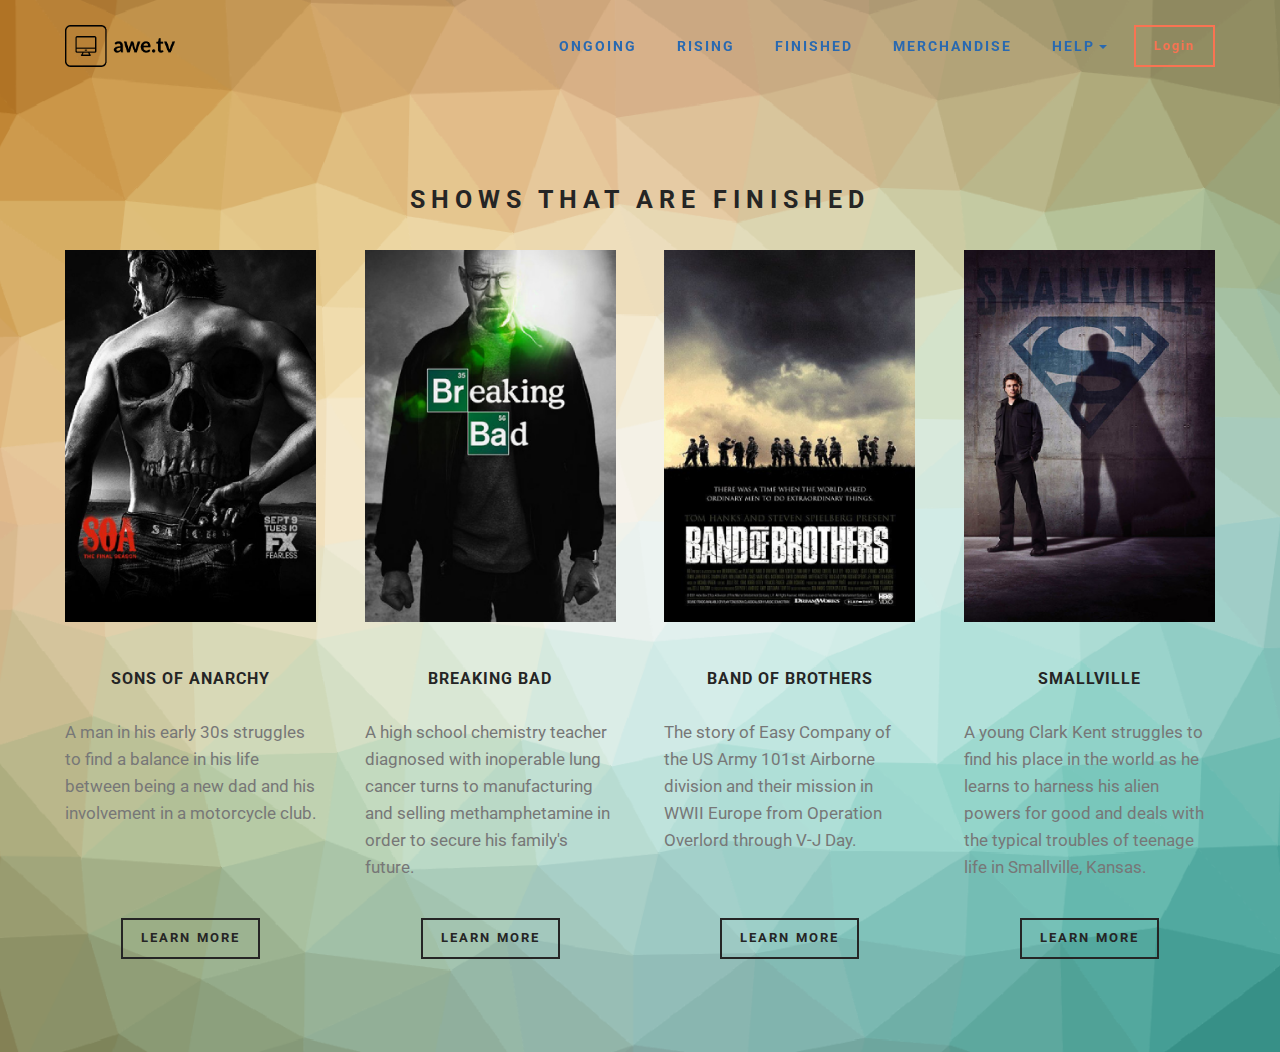
==== finished.html @ e92428f0 "create github pages" ====
<!DOCTYPE html>
<html>
<head>
  <!-- Site made with Mobirise Website Builder v3.12.1, https://mobirise.com -->
  <meta charset="UTF-8">
  <meta http-equiv="X-UA-Compatible" content="IE=edge">
  <meta name="generator" content="Mobirise v3.12.1, mobirise.com">
  <meta name="viewport" content="width=device-width, initial-scale=1">
  <link rel="shortcut icon" href="assets/images/logo.png" type="image/x-icon">
  <meta name="description" content="Website Creator Description">
  <title>Website Creator Title</title>
  <link rel="stylesheet" href="https://fonts.googleapis.com/css?family=Roboto:700,400&amp;subset=cyrillic,latin,greek,vietnamese">
  <link rel="stylesheet" href="assets/bootstrap/css/bootstrap.min.css">
  <link rel="stylesheet" href="assets/mobirise/css/style.css">
  <link rel="stylesheet" href="assets/dropdown-menu/style.css">
  <link rel="stylesheet" href="assets/mobirise/css/mbr-additional.css" type="text/css">
  
  
  
</head>
<body>
<section id="dropdown-menu-8">

    <nav class="navbar navbar-dropdown bg-color transparent navbar-fixed-top">

        <div class="container">

            <div class="navbar-brand">
                <a href="index.html" class="navbar-logo"><img src="assets/images/149546067647422-336x128.png"></a>
                <a class="text-white" href="https://mobirise.com"></a>
            </div>

            <button class="navbar-toggler pull-xs-right hidden-md-up" type="button" data-toggle="collapse" data-target="#exCollapsingNavbar">
                <div class="hamburger-icon"></div>
            </button>

            <ul class="nav-dropdown collapse pull-xs-right navbar-toggleable-sm nav navbar-nav" id="exCollapsingNavbar"><li class="nav-item"><a class="nav-link link" href="https://mobirise.com/" aria-expanded="false">ONGOING</a></li><li class="nav-item"><a class="nav-link link" href="https://mobirise.com/" aria-expanded="false">RISING</a></li><li class="nav-item"><a class="nav-link link" href="https://mobirise.com/" aria-expanded="false">FINISHED</a></li><li class="nav-item"><a class="nav-link link" href="https://mobirise.com/" aria-expanded="false">MERCHANDISE</a></li><li class="nav-item dropdown"><a class="nav-link link dropdown-toggle" data-toggle="dropdown-submenu" href="https://mobirise.com/" aria-expanded="false">HELP</a><div class="dropdown-menu"><a class="dropdown-item" href="http://forums.mobirise.com/">Forum</a><a class="dropdown-item" href="https://mobirise.com/">Tutorials</a><a class="dropdown-item" href="https://mobirise.com/">Contact us</a></div></li><li class="nav-item nav-btn"><a class="nav-link btn btn-danger-outline btn-danger" href="https://mobirise.com/">Login</a></li></ul>

        </div>

    </nav>

</section>

<section class="engine"><a rel="external" href="https://mobirise.com">https://mobirise.com/</a></section><section class="mbr-section mbr-section--relative mbr-section--fixed-size mbr-background mbr-after-navbar" id="features1-a" style="background-image: url(assets/images/pattern-2000x1125.png);">
    
    <div class="mbr-section__container mbr-section__container--std-top-padding mbr-section__container--sm-bot-padding mbr-section-title container" style="padding-top: 93px;">
        <div class="mbr-header mbr-header--center mbr-header--wysiwyg row">
            <div class="col-sm-8 col-sm-offset-2">
                <h3 class="mbr-header__text">SHOWS THAT ARE FINISHED</h3>
                
            </div>
        </div>
    </div>
    <div class="mbr-section__container container">
        <div class="mbr-section__row row">
            <div class="mbr-section__col col-xs-12 col-md-3 col-sm-6">
                <div class="mbr-section__container mbr-section__container--center mbr-section__container--middle">
                    <figure class="mbr-figure"><img src="assets/images/mv5bmteyodg2nzkwmdbeqtjeqwpwz15bbwu4mdqwodi3mzix-600x888.jpg" class="mbr-figure__img"></figure>
                </div>
                <div class="mbr-section__container mbr-section__container--middle">
                    <div class="mbr-header mbr-header--reduce mbr-header--center mbr-header--wysiwyg">
                        <h3 class="mbr-header__text">SONS OF ANARCHY</h3>
                    </div>
                </div>
                <div class="mbr-section__container mbr-section__container--middle">
                    <div class="mbr-article mbr-article--wysiwyg">
                        <p>A man in his early 30s struggles to find a balance in his life between being a new dad and his involvement in a motorcycle club.<br><br><br></p>
                    </div>
                </div>
                <div class="mbr-section__container mbr-section__container--last" style="padding-bottom: 93px;">
                    <div class="mbr-buttons mbr-buttons--center"><a href="https://mobirise.com" class="mbr-buttons__btn btn btn-wrap btn-xs-lg btn-default">LEARN MORE</a></div>
                </div>
            </div>
            <div class="mbr-section__col col-xs-12 col-md-3 col-sm-6">
                <div class="mbr-section__container mbr-section__container--center mbr-section__container--middle">
                    <figure class="mbr-figure"><img src="assets/images/mv5bzdnhnzhkndctotlmos00nwnmlweyodqtnwmxm2uzymjingmyxkeyxkfqcgdeqxvyntmxmjgxmza-v1-600x888.png" class="mbr-figure__img"></figure>
                </div>
                <div class="mbr-section__container mbr-section__container--middle">
                    <div class="mbr-header mbr-header--reduce mbr-header--center mbr-header--wysiwyg">
                        <h3 class="mbr-header__text">BREAKING BAD</h3>
                    </div>
                </div>
                <div class="mbr-section__container mbr-section__container--middle">
                    <div class="mbr-article mbr-article--wysiwyg">
                        <p>A high school chemistry teacher diagnosed with inoperable lung cancer turns to manufacturing and selling methamphetamine in order to secure his family's future.<br></p>
                    </div>
                </div>
                <div class="mbr-section__container mbr-section__container--last" style="padding-bottom: 93px;">
                    <div class="mbr-buttons mbr-buttons--center"><a href="https://mobirise.com" class="mbr-buttons__btn btn btn-wrap btn-xs-lg btn-default">LEARN MORE</a></div>
                </div>
            </div>
            <div class="clearfix visible-sm-block"></div>
            <div class="mbr-section__col col-xs-12 col-md-3 col-sm-6">
                <div class="mbr-section__container mbr-section__container--center mbr-section__container--middle">
                    <figure class="mbr-figure"><img src="assets/images/mv5bmti3odc2odc0m15bml5banbnxkftztywmjgznjc3-v1-600x888.png" class="mbr-figure__img"></figure>
                </div>
                <div class="mbr-section__container mbr-section__container--middle">
                    <div class="mbr-header mbr-header--reduce mbr-header--center mbr-header--wysiwyg">
                        <h3 class="mbr-header__text">BAND OF BROTHERS</h3>
                    </div>
                </div>
                <div class="mbr-section__container mbr-section__container--middle">
                    <div class="mbr-article mbr-article--wysiwyg">
                        <p>The story of Easy Company of the US Army 101st Airborne division and their mission in WWII Europe from Operation Overlord through V-J Day.<br><br></p>
                    </div>
                </div>
                <div class="mbr-section__container mbr-section__container--last" style="padding-bottom: 93px;">
                    <div class="mbr-buttons mbr-buttons--center"><a href="https://mobirise.com" class="mbr-buttons__btn btn btn-wrap btn-xs-lg btn-default">LEARN MORE</a></div>
                </div>
            </div>
            
            <div class="mbr-section__col col-xs-12 col-md-3 col-sm-6">
                <div class="mbr-section__container mbr-section__container--center mbr-section__container--middle">
                    <figure class="mbr-figure"><img src="assets/images/7d2daf1a164a72c89e349e8578ab0966-600x888.png" class="mbr-figure__img"></figure>
                </div>
                <div class="mbr-section__container mbr-section__container--middle">
                    <div class="mbr-header mbr-header--reduce mbr-header--center mbr-header--wysiwyg">
                        <h3 class="mbr-header__text">SMALLVILLE<br></h3>
                    </div>
                </div>
                <div class="mbr-section__container mbr-section__container--middle">
                    <div class="mbr-article mbr-article--wysiwyg">
                        <p>A young Clark Kent struggles to find his place in the world as he learns to harness his alien powers for good and deals with the typical troubles of teenage life in Smallville, Kansas.<br></p>
                    </div>
                </div>
                <div class="mbr-section__container mbr-section__container--last" style="padding-bottom: 93px;">
                    <div class="mbr-buttons mbr-buttons--center"><a href="https://mobirise.com" class="mbr-buttons__btn btn btn-wrap btn-xs-lg btn-default">LEARN MORE</a></div>
                </div>
            </div>
            
            
            
        </div>
    </div>
</section>


  <script src="assets/web/assets/jquery/jquery.min.js"></script>
  <script src="assets/bootstrap/js/bootstrap.min.js"></script>
  <script src="assets/smooth-scroll/smooth-scroll.js"></script>
  <script src="assets/mobirise/js/script.js"></script>
  <script src="assets/dropdown-menu/script.js"></script>
  
  
</body>
</html>
---- assets/mobirise/css/style.css ----
.is-builder .animated {
  -webkit-animation-name: none !important;
  animation-name: none !important;
}
html {
  position: relative;
  min-height: 100%;
}
.mbr-embedded-video {
  position: relative;
}
.mbr-background-video,
.mbr-background-video-preview {
  bottom: 0;
  left: 0;
  overflow: hidden;
  position: absolute;
  right: 0;
  top: 0;
}
.mbr-parallax-background,
.mbr-background {
  background-attachment: fixed !important;
  background-position: 50% 0;
  background-repeat: no-repeat;
  background-size: cover !important;
}
.mbr-hidden-scrollbar .mbr-parallax-background {
  background-size: auto 130%;
}
.mobile .mbr-parallax-background {
  background-attachment: scroll !important;
}
.mbr-background {
  background-attachment: scroll !important;
}
.mbr-navbar {
  position: relative;
  width: 100%;
}
.mbr-navbar:before {
  content: "";
  display: block;
}
.mbr-navbar__brand-link:after,
.mbr-navbar__brand-img {
  max-height: 74px;
  height: 100%;
}
.mbr-navbar:before,
.mbr-navbar__container {
  height: 98px;
}
.mbr-navbar--ss .mbr-navbar__brand-link:after,
.mbr-navbar--ss .mbr-navbar__brand-img {
  height: 74px;
}
.mbr-navbar--ss:before,
.mbr-navbar--ss .mbr-navbar__container {
  height: 98px;
}
.mbr-navbar--xs .mbr-navbar__brand-link:after,
.mbr-navbar--xs .mbr-navbar__brand-img {
  height: 32px;
}
.mbr-navbar--xs:before,
.mbr-navbar--xs .mbr-navbar__container {
  height: 56px;
}
.mbr-navbar--s .mbr-navbar__brand-link:after,
.mbr-navbar--s .mbr-navbar__brand-img {
  height: 48px;
}
.mbr-navbar--s:before,
.mbr-navbar--s .mbr-navbar__container {
  height: 72px;
}
.mbr-navbar--m .mbr-navbar__brand-link:after,
.mbr-navbar--m .mbr-navbar__brand-img {
  height: 64px;
}
.mbr-navbar--m:before,
.mbr-navbar--m .mbr-navbar__container {
  height: 88px;
}
.mbr-navbar--l .mbr-navbar__brand-link:after,
.mbr-navbar--l .mbr-navbar__brand-img {
  height: 96px;
}
.mbr-navbar--l:before,
.mbr-navbar--l .mbr-navbar__container {
  height: 120px;
}
.mbr-navbar--xl .mbr-navbar__brand-link:after,
.mbr-navbar--xl .mbr-navbar__brand-img {
  height: 128px;
}
.mbr-navbar--xl:before,
.mbr-navbar--xl .mbr-navbar__container {
  height: 152px;
}
.mbr-navbar--short .mbr-navbar__brand-link:after,
.mbr-navbar--short .mbr-navbar__brand-img {
  height: 40px;
}
.mbr-navbar--short .mbr-brand__logo .mbr-iconfont{
  font-size: 40px;
}
.mbr-navbar--short:before,
.mbr-navbar--short .mbr-navbar__container {
  height: 64px;
}
.mbr-navbar--short .mbr-navbar__container {
  padding: 12px 0;
}
@media (max-width: 767px) {
  .mbr-navbar--short .mbr-navbar__brand-link:after,
  .mbr-navbar--short .mbr-navbar__brand-img {
    height: 31px;
  }
  .mbr-navbar--short:before,
  .mbr-navbar--short .mbr-navbar__container {
    height: 45px;
  }
  .mbr-navbar--short .mbr-navbar__container {
    padding: 7px 0;
  }
}
.mbr-navbar__brand-img {
  position: relative;
}
.mbr-navbar__brand-img,
.mbr-navbar__container,
.mbr-navbar__section {
  -webkit-transition: all 300ms ease-in-out 0s;
  -o-transition: all 300ms ease-in-out 0s;
  transition: all 300ms ease-in-out 0s;
}
.mbr-navbar__section {
  background: #2c2c2c;
  height: auto;
  position: absolute;
  top: 0;
  width: 100%;
  z-index: 1000;
}
.mbr-navbar__container {
  display: table;
  padding: 12px 0;
  width: 100%;
}
.mbr-navbar__menu-box {
  display: table;
  width: 100%;
}
.mbr-navbar__menu-box--inline-left,
.mbr-navbar__menu-box--inline-center,
.mbr-navbar__menu-box--inline-right {
  display: block;
  text-align: left;
}
.mbr-navbar__menu-box--inline-center {
  text-align: center;
}
.mbr-navbar__menu-box--inline-right {
  text-align: right;
}
.mbr-navbar__column {
  display: table-cell;
  vertical-align: middle;
}
.mbr-navbar__column--xxs {
  width: 1%;
}
.mbr-navbar__column--xs {
  width: 10%;
}
.mbr-navbar__column--s {
  width: 20%;
}
.mbr-navbar__column--m {
  width: 30%;
}
.mbr-navbar__column--l {
  width: 40%;
}
.mbr-navbar__column--xl {
  width: 50%;
}
.mbr-navbar__menu-box--inline-left .mbr-navbar__column,
.mbr-navbar__menu-box--inline-center .mbr-navbar__column,
.mbr-navbar__menu-box--inline-right .mbr-navbar__column {
  display: inline-block;
}
.mbr-navbar__items {
  float: left;
  padding-left: 0px;
  position: relative;
  left: -20px;
}
.mbr-navbar__items--right {
  float: right;
  left: 0;
}
.float-left {
  float: left;
}
.mbr-navbar__item {
  display: block;
  float: left;
  position: relative;
}
.mbr-navbar__hamburger {
  display: none;
  margin-top: -11px;
  position: absolute;
  right: 0;
  top: 50%;
  z-index: 10000;
}
.mbr-navbar--collapsed .mbr-navbar__container {
  position: relative;
}
.mbr-navbar--collapsed .mbr-navbar__column {
  display: block;
  width: 100%;
}
.mbr-navbar--collapsed .mbr-navbar__items--right {
  padding-top: 13px;
}
.mbr-navbar--collapsed .mbr-navbar__menu {
  background: rgba(0, 0, 0, 0.9);
  display: none;
  height: 100%;
  left: 0;
  position: fixed;
  top: 0;
  width: 100%;
  z-index: 9999;
}
.mbr-navbar--collapsed .mbr-navbar__menu-box {
  display: table-cell;
  vertical-align: middle;
}
.mbr-navbar--collapsed .mbr-navbar__items {
  float: none;
}
.mbr-navbar--collapsed .mbr-navbar__item {
  float: none;
}
.mbr-navbar--collapsed .mbr-navbar__hamburger {
  display: block;
}
.mbr-navbar--collapsed.mbr-navbar--open .mbr-navbar__menu {
  display: table;
}
.mbr-navbar--collapsed.mbr-navbar--open:not(.mbr-navbar--sticky) .mbr-navbar__section {
  background: none;
  position: fixed;
}
.mbr-navbar--collapsed.mbr-navbar--open .mbr-navbar__brand {
  visibility: hidden;
}
.mbr-navbar--collapsed.mbr-navbar--sticky.mbr-navbar--open .mbr-navbar__brand {
  visibility: visible;
}
.mbr-navbar--collapsed.mbr-navbar--open .mbr-navbar__brand-img,
.mbr-navbar--collapsed.mbr-navbar--open .mbr-navbar__container {
  -webkit-transition: none;
  -o-transition: none;
  transition: none;
}
.mbr-navbar--freeze.mbr-navbar--collapsed.mbr-navbar--open .mbr-navbar__hamburger,
.mbr-navbar--freeze.mbr-navbar--collapsed.mbr-navbar--open .mbr-navbar__hamburger:hover {
  color: #fff !important;
}
.mbr-navbar--sticky .mbr-navbar__section {
  position: fixed;
}
.mbr-navbar--absolute {
  position: absolute;
}
/* fix for popup menu conflict */
@media (max-width: 480px) {
  .mbr-navbar--absolute.mbr-navbar[id^=menu-] {
    position: absolute;
  }
}
.mbr-navbar--transparent .mbr-navbar__section {
  background: none;
}
.mbr-navbar--stuck .mbr-navbar__section,
.mbr-navbar--relative .mbr-navbar__section {
  background: #2c2c2c;
}
@media (max-width: 991px) {
  .mbr-navbar--auto-collapse .mbr-navbar__container {
    position: relative;
  }
  .mbr-navbar--auto-collapse .mbr-navbar__column {
    display: block;
    width: 100%;
  }
  .mbr-navbar__column {
    max-height: 100vh;
    overflow-x: hidden;
    overflow-y:auto;
  }
  .mbr-navbar__column::-webkit-scrollbar {
    display:none;
  }
  .mbr-navbar--auto-collapse .mbr-navbar__items--right {
    padding-top: 13px;
  }
  .mbr-navbar--auto-collapse .mbr-navbar__menu {
    background: rgba(0, 0, 0, 0.9);
    display: none;
    height: 100%;
    left: 0;
    position: fixed;
    top: 0;
    width: 100%;
    z-index: 9999;
  }
  .mbr-navbar--auto-collapse .mbr-navbar__menu-box {
    display: table-cell;
    vertical-align: middle;
  }
  .mbr-navbar--auto-collapse .mbr-navbar__items {
    float: none;
  }
  .mbr-navbar--auto-collapse .mbr-navbar__item {
    float: none;
  }
  .mbr-navbar--auto-collapse .mbr-navbar__hamburger {
    display: block;
  }
  .mbr-navbar--auto-collapse.mbr-navbar--open .mbr-navbar__menu {
    display: table;
  }
  .mbr-navbar--auto-collapse.mbr-navbar--open:not(.mbr-navbar--sticky) .mbr-navbar__section {
    background: none;
    position: fixed;
  }
  .mbr-navbar--auto-collapse.mbr-navbar--open .mbr-navbar__brand {
    visibility: hidden;
  }
  .mbr-navbar--auto-collapse.mbr-navbar--sticky.mbr-navbar--open .mbr-navbar__brand {
    visibility: visible;
  }
  .mbr-navbar--auto-collapse.mbr-navbar--open .mbr-navbar__brand-img,
  .mbr-navbar--auto-collapse.mbr-navbar--open .mbr-navbar__container {
    -webkit-transition: none;
    -o-transition: none;
    transition: none;
  }
}
.mbr-after-navbar:before {
  content: "";
  display: block;
  height: 98px;
}
.mbr-hamburger {
  cursor: pointer;
  height: 23px;
  width: 30px;
}
.mbr-hamburger:focus {
  outline: none;
}
.mbr-hamburger__line,
.mbr-hamburger__line:before,
.mbr-hamburger__line:after {
  content: "";
  position: absolute;
  display: block;
  height: 1px;
  cursor: pointer;
}
.mbr-hamburger__line,
.mbr-hamburger__line:before,
.mbr-hamburger__line:after {
  width: 30px;
  border-bottom: 5px solid;
  top: 9px;
}
.mbr-hamburger__line:before {
  top: -9px;
}
.mbr-hamburger__line:after {
  top: 9px;
}
.mbr-hamburger__line,
.mbr-hamburger__line:before,
.mbr-hamburger__line:after {
  -webkit-transition: all 300ms ease-in-out;
  transition: all 300ms ease-in-out;
}
.mbr-hamburger--open .mbr-hamburger__line {
  border-color: transparent;
}
.mbr-hamburger--open .mbr-hamburger__line:before,
.mbr-hamburger--open .mbr-hamburger__line:after {
  top: 0;
}
.mbr-hamburger--open .mbr-hamburger__line:before {
  -ms-transform: rotate(45deg);
  -webkit-transform: rotate(45deg);
  transform: rotate(45deg);
}
.mbr-hamburger--open .mbr-hamburger__line:after {
  top: 10px;
  -ms-transform: translatey(-10px) rotate(-45deg);
  -webkit-transform: translatey(-10px) rotate(-45deg);
  transform: translatey(-10px) rotate(-45deg);
}
@media (max-width: 767px) {
  .mbr-hamburger {
    height: 23px;
    width: 27px;
  }
  .mbr-hamburger__line,
  .mbr-hamburger__line:before,
  .mbr-hamburger__line:after {
    width: 27px;
    border-bottom: 4px solid;
    top: 9px;
  }
  .mbr-hamburger__line:before {
    top: -9px;
  }
  .mbr-hamburger__line:after {
    top: 9px;
  }
}

.navbar-dropdown .hamburger-icon {
  content: "";
  width: 16px;
  -webkit-box-shadow: 0 -6px 0 1px,0 0 0 1px,0 6px 0 1px;
  -moz-box-shadow: 0 -6px 0 1px,0 0 0 1px,0 6px 0 1px;
  box-shadow: 0 -6px 0 1px,0 0 0 1px,0 6px 0 1px;
}

.mbr-brand {
  display: block;
  float: left;
  position: relative;
}
.mbr-brand,
.mbr-brand:hover {
  text-decoration: none;
}
.mbr-brand__name {
  display: block;
  font-weight: bold;
  margin-top: 5px;
  text-align: center;
}
.mbr-brand__name,
.mbr-brand__name:hover {
  text-decoration: none;
}
.mbr-brand--inline {
  display: table;
}
.mbr-brand--inline:after {
  content: "";
  display: table-cell;
  width: 1px;
}
.mbr-brand--inline .mbr-brand__logo,
.mbr-brand--inline .mbr-brand__name {
  display: table-cell;
  vertical-align: middle;
}
.mbr-brand--inline .mbr-brand__logo {
  padding-right: 10px;
}
.mbr-brand--inline .mbr-brand__name {
  margin: 0;
  text-align: left;
}
.mbr-form {
  display: table;
  margin-top: -13px;
  position: relative;
  top: 14px;
  width: 100%;
}
.mbr-form__left,
.mbr-form__right {
  display: table-cell;
  vertical-align: top;
}
.mbr-form__left {
  padding-right: 3px;
}
.mbr-form__right {
  width: 1px;
}
@media (max-width: 530px) {
  .mbr-form {
    display: block;
    margin-top: -27px;
    position: relative;
    top: 26px;
  }
  .mbr-form__left,
  .mbr-form__right {
    display: block;
  }
  .mbr-form__left {
    margin-bottom: 12px;
    padding-right: 0;
  }
  .mbr-form__right {
    width: 100%;
  }
}
.mbr-section {
  padding: 0 20px;
}
.mbr-section--no-padding {
  padding: 0;
}
.mbr-section--relative {
  position: relative;
}
.mbr-section--fixed-size {
  overflow: hidden;
}
.mbr-section--full-height {
  height: 100vh;
}
.mbr-section--full-height.mbr-after-navbar:before {
  display: none;
}
.mbr-section--bg-adapted {
  background-attachment: scroll;
  background-position: 50% 0;
  background-repeat: no-repeat;
  background-size: cover;
}
.mbr-section--gray {
  background-color: #444444;
}
.mbr-section--light-gray {
  background-color: #f0f0f0;
}
.mbr-section--dark-gray {
  background-color: #3c3c3c;
}
.mbr-section__container {
  padding: 0;
  position: relative;
  z-index: 3;
}
.mbr-section__container--center {
  text-align: center;
}
.mbr-section__container--std-padding {
  padding: 93px 0;
}
.mbr-section__container--std-top-padding {
  padding-top: 93px;
}
.mbr-section__container--std-bot-padding {
  padding-bottom: 93px;
}
.mbr-section__container--sm-padding {
  padding: 41px 0;
}
.mbr-section__container--sm-top-padding {
  padding-top: 41px;
}
.mbr-section__container--sm-bot-padding {
  padding-bottom: 41px;
}
.mbr-section__container--isolated {
  padding-bottom: 93px;
  padding-top: 93px;
}
.mbr-section__container--first {
  padding-top: 93px;
  padding-bottom: 41px;
}
.mbr-section__container--middle {
  padding-bottom: 41px;
}
.mbr-section__container--last {
  padding-bottom: 93px;
}
.mbr-section__row {
  margin-left: -24px;
  margin-right: -24px;
}
.mbr-section__col {
  overflow: hidden;
  padding-left: 24px;
  padding-right: 24px;
}
.mbr-section__left {
  padding-right: 40px;
}
.mbr-section__right {
  padding-left: 15px;
}
.mbr-section__header {
  line-height: 1.5em;
  margin: -10px 0 0;
  text-align: center;
}
@media (min-width: 768px) {
  .mbr-section--short-paddings .mbr-section__container--std-padding {
    padding: 59px 0;
  }
  .mbr-section--short-paddings .mbr-section__container--std-top-padding {
    padding-top: 59px;
  }
  .mbr-section--short-paddings .mbr-section__container--std-bot-padding {
    padding-bottom: 59px;
  }
  .mbr-section--short-paddings .mbr-section__container--sm-padding {
    padding: 41px 0;
  }
  .mbr-section--short-paddings .mbr-section__container--sm-top-padding {
    padding-top: 41px;
  }
  .mbr-section--short-paddings .mbr-section__container--sm-bot-padding {
    padding-bottom: 41px;
  }
  .mbr-section--short-paddings .mbr-section__container--isolated {
    padding-bottom: 59px;
    padding-top: 59px;
  }
  .mbr-section--short-paddings .mbr-section__container--first {
    padding-top: 59px;
    padding-bottom: 41px;
  }
  .mbr-section--short-paddings .mbr-section__container--middle {
    padding-bottom: 41px;
  }
  .mbr-section--short-paddings .mbr-section__container--last {
    padding-bottom: 59px;
  }
}
@media (max-width: 767px) {
  .mbr-section__left {
    padding-right: 15px;
  }
  .mbr-section__right {
    padding-left: 15px;
    padding-top: 51px;
  }
}
.mbr-arrow {
  bottom: 71px;
  left: 0;
  line-height: 1px;
  padding: 0 20px;
  position: absolute;
  width: 100%;
  z-index: 3;
}
.mbr-arrow__link {
  display: inline-block;
  font-size: 26px;
}
.mbr-arrow__link,
.mbr-arrow__link:hover,
.mbr-arrow__link:focus {
  color: #fff;
}
.mbr-arrow--floating .mbr-arrow__link {
  -webkit-animation: floating-arrow 1.6s infinite ease-in-out 0s;
  -o-animation: floating-arrow 1.6s infinite ease-in-out 0s;
  animation: floating-arrow 1.6s infinite ease-in-out 0s;
}
@-webkit-keyframes floating-arrow {
  from {
    -webkit-transform: translateY(0);
    transform: translateY(0);
  }
  65% {
    -webkit-transform: translateY(11px);
    transform: translateY(11px);
  }
  to {
    -webkit-transform: translateY(0);
    transform: translateY(0);
  }
}
@-o-keyframes floating-arrow {
  from {
    -webkit-transform: translateY(0);
    transform: translateY(0);
  }
  65% {
    -webkit-transform: translateY(11px);
    transform: translateY(11px);
  }
  to {
    -webkit-transform: translateY(0);
    transform: translateY(0);
  }
}
@keyframes floating-arrow {
  from {
    -webkit-transform: translateY(0);
    transform: translateY(0);
  }
  65% {
    -webkit-transform: translateY(11px);
    transform: translateY(11px);
  }
  to {
    -webkit-transform: translateY(0);
    transform: translateY(0);
  }
}
.mbr-arrow--dark .mbr-arrow__link,
.mbr-arrow--dark .mbr-arrow__link:hover,
.mbr-arrow--dark .mbr-arrow__link:focus {
  color: #252525;
}
@media (max-width: 767px) {
  .mbr-arrow {
    bottom: 41px;
  }
}
@media (max-width: 320px) {
  .mbr-arrow {
    bottom: 21px;
    text-align: center;
  }
}
@media all and (device-width: 320px) and (device-height: 568px) and (orientation: portrait) {
  .mbr-arrow {
    bottom: 31px;
  }
}
.mbr-box {
  display: table;
  width: 100%;
}
.mbr-box--fixed {
  table-layout: fixed;
}
.mbr-box--stretched {
  height: 100%;
}
.mbr-box__magnet {
  display: table-cell;
  float: none;
  height: 100%;
  margin-bottom: 0;
  margin-top: 0;
  text-align: center;
  vertical-align: middle;
}
.mbr-box__magnet--sm-padding {
  padding: 41px 0;
}
.mbr-box__magnet--top-left,
.mbr-box__magnet--top-center,
.mbr-box__magnet--top-right {
  vertical-align: top;
}
.mbr-box__magnet--bottom-left,
.mbr-box__magnet--bottom-center,
.mbr-box__magnet--bottom-right {
  vertical-align: bottom;
}
.mbr-box__magnet--top-left,
.mbr-box__magnet--center-left,
.mbr-box__magnet--bottom-left {
  text-align: left;
}
.mbr-box__magnet--top-right,
.mbr-box__magnet--center-right,
.mbr-box__magnet--bottom-right {
  text-align: right;
}
.mbr-box__container {
  height: 50%;
}
@media (max-width: 767px) {
  .mbr-box__container {
    height: 100%;
  }
  .mbr-box--adapted {
    display: block;
  }
  .mbr-box--adapted > .mbr-box__magnet {
    display: block;
    height: auto;
  }
}
.mbr-overlay {
  background: #222;
  bottom: 0;
  left: 0;
  position: absolute;
  right: 0;
  top: 0;
  z-index: 2;
}
.mbr-google-map__marker {
  color: #252525;
  display: none;
  margin: 0;
}
.mbr-google-map--loaded .mbr-google-map__marker {
  display: block;
}
.mbr-hero {
  color: #fff;
  position: relative;
}
.mbr-hero__text {
  font-size: 46px;
  font-weight: bold;
  left: -2px;
  letter-spacing: 2px;
  line-height: 50px;
  margin: -18px 0 1px 0;
  padding-bottom: 41px;
  position: relative;
  top: 8px;
}
.mbr-hero__subtext {
  font-size: 21px;
  line-height: 29px;
  margin: -32px 0 3px 0;
  padding: 0 0 41px 0;
  position: relative;
  top: 6px;
}
.mbr-figure {
  display: inline-block;
  /*line-height: 1px;*/
  margin: 0;
  max-width: 100%;
  overflow: hidden;
  position: relative;
}
.mbr-figure--no-bg {
  background: none;
}
.mbr-figure--full-width {
  display: block;
  width: 100%;
}
.mbr-figure.mbr-after-navbar:before {
  display: none;
}
.mbr-figure--full-width iframe,
.mbr-figure--full-width .mbr-figure__img,
.mbr-figure--full-width .mbr-figure__map {
  width: 100%;
}
.mbr-figure iframe,
.mbr-figure__img,
.mbr-figure__map {
  max-width: 100%;
}
@-webkit-keyframes mapCircleLoading {
  from {
    -webkit-transform: rotate(0deg);
  }
  to {
    -webkit-transform: rotate(359deg);
  }
}
@keyframes mapCircleLoading {
  from {
    transform: rotate(0deg);
  }
  to {
    transform: rotate(359deg);
  }
}
.mbr-figure__map {
  height: 400px;
  position: relative;
}
.mbr-figure__map--short {
  height: 300px;
}
.mbr-figure__map iframe {
  height: 100%;
  width: 100%;
}
.mbr-figure__map [data-state-details] {
  color: #6b6763;
  font-family: "Roboto", Helvetica, Arial, sans-serif;
  height: 1.5em;
  margin-top: -0.75em;
  padding-left: 20px;
  padding-right: 20px;
  position: absolute;
  text-align: center;
  top: 50%;
  width: 100%;
}
.mbr-figure__map[data-state] {
  background: #e9e5dc;
}
.mbr-figure__map[data-state="loading"] [data-state-details] {
  display: none;
}
.mbr-figure__map[data-state="loading"]::after {
  content: "";
  -webkit-animation: mapCircleLoading .6s infinite linear;
  animation: mapCircleLoading .6s infinite linear;
  border-radius: 50%;
  border: 6px rgba(255, 255, 255, 0.35) solid;
  border-top-color: #fff;
  height: 40px;
  left: 50%;
  margin-left: -20px;
  margin-top: -20px;
  position: absolute;
  top: 50%;
  width: 40px;
}
.mbr-figure__caption {
  background: rgba(0, 0, 0, 0.5);
  bottom: 0;
  color: #fff;
  display: block;
  font-size: 17px;
  left: 0;
  line-height: 1.3em;
  min-height: 53px;
  padding: 17px 20px;
  position: absolute;
  text-align: left;
  width: 100%;
}
.mbr-figure__caption--no-padding {
  padding: 17px 0;
}
.mbr-figure--wysiwyg .mbr-figure__caption a,
.mbr-figure--wysiwyg .mbr-figure__caption a:hover {
  color: inherit;
  text-decoration: underline;
}
.mbr-figure--caption-inside-top .mbr-figure__caption {
  bottom: auto;
  top: 0;
}
.mbr-figure--caption-outside-top .mbr-figure__caption,
.mbr-figure--caption-outside-bottom .mbr-figure__caption {
  background: none;
  position: relative;
}
.mbr-figure--no-bg.mbr-figure--caption-outside-top .mbr-figure__caption,
.mbr-figure--no-bg.mbr-figure--caption-outside-bottom .mbr-figure__caption {
  color: #252525;
}
.mbr-figure--no-bg.mbr-figure--caption-outside-top .mbr-figure__caption {
  margin-top: -3px;
  padding-top: 0;
}
.mbr-figure--no-bg.mbr-figure--caption-outside-bottom .mbr-figure__caption {
  margin-top: -2px;
  padding-bottom: 0;
  top: 2px;
}
.mbr-figure__caption--std-grid {
  background: none;
  z-index: 2;
  overflow: hidden;
}
@media (min-width: 768px) {
  .mbr-figure__caption--std-grid {
    width: 715px;
    left: 50%;
    margin-left: -357.5px;
    padding: 17px 0;
  }
}
@media (min-width: 992px) {
  .mbr-figure__caption--std-grid {
    width: 935px;
    margin-left: -467.5px;
  }
}
@media (min-width: 1200px) {
  .mbr-figure__caption--std-grid {
    width: 1150px;
    margin-left: -575px;
  }
}
.mbr-figure__caption--std-grid:before {
  bottom: 0;
  content: "";
  position: absolute;
  top: 0;
  width: 200%;
  z-index: -1;
  margin-left: -50%;
}
.mbr-figure--caption-inside-top .mbr-figure__caption--std-grid:before,
.mbr-figure--caption-inside-bottom .mbr-figure__caption--std-grid:before {
  background: rgba(0, 0, 0, 0.6);
}
.mbr-figure__caption-small {
  color: #ccc;
  display: block;
  font-size: 14px;
  line-height: 1.3em;
}
.mbr-figure--no-bg.mbr-figure--caption-outside-top .mbr-figure__caption-small,
.mbr-figure--no-bg.mbr-figure--caption-outside-bottom .mbr-figure__caption-small {
  color: #777;
}
@media (max-width: 767px) {
  .mbr-figure--adapted {
    display: block;
    width: 100%;
  }
  .mbr-figure--adapted iframe,
  .mbr-figure--adapted .mbr-figure__img,
  .mbr-figure--adapted .mbr-figure__map {
    width: 100%;
  }
  .mbr-figure--caption-inside-top .mbr-figure__caption,
  .mbr-figure--caption-inside-bottom .mbr-figure__caption {
    background: none;
    position: relative;
  }
  .mbr-figure--caption-inside-top .mbr-figure__caption--std-grid:before,
  .mbr-figure--caption-inside-bottom .mbr-figure__caption--std-grid:before {
    display: none;
  }
}
.mbr-reviews {
  list-style: none;
  margin: 0 -15px;
  padding: 3px 0 0 0;
}
.mbr-reviews__item {
  position: relative;
  margin-top: 39px;
}
.mbr-reviews__text {
  background: #fafafa;
  border-radius: 3px;
  border: 1px solid #ededed;
  color: #777;
  font-size: 16px;
  line-height: 26px;
  padding: 20px;
  position: relative;
}
.mbr-reviews__text:before {
  -webkit-transform: rotate(45deg);
  -ms-transform: rotate(45deg);
  -o-transform: rotate(45deg);
  transform: rotate(45deg);
  width: 14px;
  height: 14px;
  background-color: #fafafa;
  border-color: #ededed;
  border-style: none solid solid none;
  border-width: 0 1px 1px 0;
  bottom: -8px;
  content: "";
  display: block;
  left: 50px;
  position: absolute;
}
.mbr-reviews__p {
  margin: 0;
}
.mbr-reviews__author {
  margin-top: 30px;
  padding-left: 102px;
  position: relative;
}
.mbr-reviews__author--short {
  margin-top: 27px;
  padding-left: 32px;
}
.mbr-reviews__author-img {
  width: 50px;
  height: 50px;
  border-radius: 50%;
  left: 33px;
  position: absolute;
  top: 0;
}
.mbr-reviews__author-name {
  color: #777;
  font-size: 14px;
  font-weight: bold;
  position: relative;
  top: -3px;
}
.mbr-reviews__author-bio {
  color: #999;
  font-size: 12px;
}
@media (max-width: 767px) {
  .mbr-reviews__author {
    padding-bottom: 32px;
  }
  .mbr-reviews__author--short {
    padding-bottom: 1px;
  }
}
@media (min-width: 768px) and (max-width: 991px) {
  .mbr-reviews__item:nth-of-type(2n+1) {
    clear: left;
  }
}
@media (min-width: 992px) {
  .mbr-reviews__item:nth-of-type(3n+1) {
    clear: left;
  }
}
@media (max-width: 991px) {
  .mbr-header--reduce .mbr-header__text {
    padding-top: 1em;
    margin-top: -1em;
  }
}
.mbr-header {
  margin-top: -20px;
  padding: 0;
  position: relative;
  text-align: left;
  top: 10px;
}
.mbr-header--std-padding {
  padding-bottom: 41px;
}
.mbr-header--center {
  text-align: center;
}
.mbr-header__text {
  display: block;
  font-size: 25px;
  font-weight: bold;
  letter-spacing: 6px;
  line-height: 1.5em;
  margin: 0;
}
.mbr-header__subtext {
  color: #777;
  font-size: 14px;
  font-style: italic;
  letter-spacing: 1px;
  margin: 8px 0 7px 0;
}
.mbr-header--inline {
  margin-top: 0;
  padding: 41px 0 28px 0;
  top: 0;
}
.mbr-header--inline .mbr-header__text {
  letter-spacing: 4px;
  line-height: 1em;
  margin: 15px 0 0 0;
}
@media (max-width: 767px) {
  .mbr-header--inline {
    padding: 47px 0 38px 0;
  }
  .mbr-header--inline .mbr-header__text {
    display: block;
    margin: 0 0 38px 0;
  }
  .mbr-header--auto-align .mbr-header__text,
  .mbr-header--auto-align .mbr-header__subtext {
    left: 0;
    text-align: center !important;
  }
}
@media (min-width: 768px) {
  .mbr-header--reduce {
    margin-top: -5px;
    top: 2px;
  }
  .mbr-header--reduce .mbr-header__text {
    font-size: 16px;
    letter-spacing: 1px;
    line-height: 1.1em;
    padding-top: 0.4em;
    margin-top: -0.4em;
  }
}
.mbr-social-icons__icon {
  -webkit-transition: all 0.2s ease-in-out 0s;
  -o-transition: all 0.2s ease-in-out 0s;
  transition: all 0.2s ease-in-out 0s;
  color: #fff;
  cursor: pointer;
  display: inline-block;
  font-size: 29px;
  height: 56px;
  line-height: 61px;
  margin: 0 10px 13px 0;
  position: relative;
  text-align: center;
  width: 56px;
}
.mbr-social-icons__icon:hover {
  color: #fff;
}
.mbr-social-icons--style-1 .mbr-social-icons__icon:hover {
  background: #252525 !important;
}
.mbr-contacts {
  color: #9c9c9c;
  font-size: 14px;
  line-height: 1.7em;
  padding: 45px 0 46px;
}
.mbr-contacts__img {
  max-width: 100%;
  margin: 6px 0 5px 40px;
}
.mbr-contacts__img--left {
  margin-left: 0;
}
.mbr-contacts__text {
  margin: 0;
}
.mbr-contacts__header {
  color: #fff;
  font-size: 14px;
  letter-spacing: 1px;
  margin-bottom: 20px;
  margin-top: 3px;
}
.mbr-contacts__list {
  list-style: none;
  margin: 0;
  padding: 0;
}
@media (max-width: 767px) {
  .mbr-contacts__img {
    margin-bottom: 10px;
  }
  .mbr-contacts__header {
    margin-top: 20px;
    margin-bottom: 10px;
  }
  .mbr-contacts__column {
    margin-top: 37px;
  }
}
.mbr-footer {
  color: #9c9c9c;
  font-size: 13px;
  letter-spacing: 1px;
  line-height: 1.5em;
  padding: 37px 0 39px;
  word-spacing: 1px;
}
.mbr-footer__copyright {
  margin: 0;
}
.mbr-buttons {
  margin: -26px 0 13px 0;
  position: relative;
  text-align: left;
  top: 26px;
}
.mbr-buttons__btn,
.mbr-buttons__link {
  margin: 0 10px 13px 0;
}
.mbr-buttons__btn,
.mbr-buttons__link,
.mbr-buttons__btn:hover,
.mbr-buttons__link:hover {
  text-decoration: none;
}
.mbr-buttons--top {
  top: 44px;
  margin-top: -62px;
}
.mbr-buttons--no-offset {
  margin-top: 0;
  top: 0;
}
.mbr-buttons--only-links {
  left: -20px;
}
.mbr-buttons--center {
  left: 5px;
  text-align: center;
}
.mbr-buttons--center.mbr-buttons--only-links {
  left: 0;
}
.mbr-buttons--right {
  text-align: right;
}
.mbr-buttons--right .mbr-buttons__btn,
.mbr-buttons--right .mbr-buttons__link {
  margin: 0 0 13px 10px;
}
.mbr-buttons--right.mbr-buttons--only-links {
  left: 20px;
}
.mbr-buttons--activated {
  left: 5px;
  text-align: center;
}
.mbr-buttons--activated .mbr-buttons__btn,
.mbr-buttons--activated .mbr-buttons__link {
  margin-left: 0;
  margin-right: 0;
}
.mbr-buttons--activated .mbr-buttons__link {
  font-size: 25px;
  padding: 10px 30px 2px;
}
.mbr-buttons--activated .mbr-buttons__btn {
  font-size: 15px;
  margin-top: 9px;
  padding: 15px 30px;
}
.mbr-buttons--freeze.mbr-buttons--activated .mbr-buttons__link {
  font-size: 25px !important;
}
.mbr-buttons--freeze.mbr-buttons--activated .mbr-buttons__link,
.mbr-buttons--freeze.mbr-buttons--activated .mbr-buttons__link:hover {
  color: #fff !important;
}
.mbr-buttons--freeze.mbr-buttons--activated .mbr-buttons__btn {
  font-size: 15px !important;
}
@media (max-width: 991px) {
  .mbr-buttons {
    top: 0;
  }
  form:not(.mbr-form) .mbr-buttons {
    top: 26px;
  }
  .mbr-buttons:first-child {
    margin-top: 0;
  }
  .mbr-buttons--active {
    left: 5px;
    text-align: center;
  }
  .mbr-buttons--active .mbr-buttons__btn,
  .mbr-buttons--active .mbr-buttons__link {
    margin-left: 0;
    margin-right: 0;
  }
  .mbr-buttons--right.mbr-buttons--only-links {
    left: 0;
  }
  .mbr-buttons--active .mbr-buttons__link {
    font-size: 25px;
    padding: 10px 30px 2px;
  }
  .mbr-buttons--active .mbr-buttons__btn {
    font-size: 15px;
    margin-top: 9px;
    padding: 15px 30px;
  }
  .mbr-buttons--freeze.mbr-buttons--active .mbr-buttons__link {
    font-size: 25px !important;
  }
  .mbr-buttons--freeze.mbr-buttons--active .mbr-buttons__link,
  .mbr-buttons--freeze.mbr-buttons--active .mbr-buttons__link:hover {
    color: #fff !important;
  }
  .mbr-buttons--freeze.mbr-buttons--active .mbr-buttons__btn {
    font-size: 15px !important;
  }
}
@media (max-width: 767px) {
  .mbr-buttons--auto-align {
    left: 5px;
    margin-top: -26px;
    text-align: center;
    top: 26px;
  }
  .mbr-buttons--auto-align.mbr-buttons--only-links {
    left: 0;
  }
}
@media (max-width: 530px) {
  .mbr-buttons {
    left: 0;
  }
  .mbr-buttons__btn,
  .mbr-buttons__link,
  .mbr-buttons--right .mbr-buttons__btn,
  .mbr-buttons--right .mbr-buttons__link {
    display: inline-block;
    margin: 0 0 13px 0;
    text-align: center;
    width: 100%;
  }
  .mbr-buttons--activated .mbr-buttons__btn,
  .mbr-buttons--activated .mbr-buttons__link,
  .mbr-buttons--active .mbr-buttons__btn,
  .mbr-buttons--active .mbr-buttons__link {
    width: auto;
  }
  .mbr-buttons--activated .mbr-buttons__btn,
  .mbr-buttons--active .mbr-buttons__btn {
    margin-top: 9px;
  }
}
.mbr-article {
  color: #777;
  font-size: 17px;
  line-height: 27px;
  text-align: left;
  position: relative;
  margin-top: -21px;
  top: 14px;
}
.mbr-article--wysiwyg h1,
.mbr-article--wysiwyg h2,
.mbr-article--wysiwyg h3,
.mbr-article--wysiwyg h4,
.mbr-article--wysiwyg h5,
.mbr-article--wysiwyg h6 {
  color: #252525;
  display: block;
  font-weight: bold;
  line-height: 1.3em;
  text-align: left;
}
.mbr-article--wysiwyg h1 {
  font-size: 27px;
  letter-spacing: 3px;
}
.mbr-article--wysiwyg h2 {
  font-size: 23px;
  letter-spacing: 2px;
}
.mbr-article--wysiwyg h3 {
  font-size: 19px;
  letter-spacing: 1px;
}
.mbr-article--wysiwyg h4 {
  font-size: 14px;
}
.mbr-article--wysiwyg h5 {
  font-size: 11px;
}
.mbr-article--wysiwyg h6 {
  font-size: 10px;
}
.mbr-article--wysiwyg p,
.mbr-article--wysiwyg ul,
.mbr-article--wysiwyg ol,
.mbr-article--wysiwyg blockquote {
  margin: 0 0 10px 0;
}
.mbr-article--wysiwyg blockquote {
  font-size: 17px;
  border-color: #f97352;
}
@media (max-width: 767px) {
  .mbr-article--auto-align.mbr-article--wysiwyg p,
  .mbr-article--auto-align {
    text-align: left !important;
  }
}
.social-likes__counter {
  -webkit-transition: all 0.2s ease-in-out 0s;
  -o-transition: all 0.2s ease-in-out 0s;
  transition: all 0.2s ease-in-out 0s;
  background: #3c3c3c;
  border-radius: 23px;
  font-size: 12px;
  height: 23px;
  line-height: 24px;
  min-width: 23px;
  padding: 0 5px;
  position: absolute;
  right: -7px;
  text-align: center;
  top: -7px;
}
.social-likes__counter_empty {
  display: none;
}
.social-likes_style-1 .social-likes__icon:hover {
  background: #252525 !important;
}
.social-likes_style-1 .social-likes__icon:hover .social-likes__counter {
  background: #f97352;
}
.social-likes_style-2 .social-likes__icon {
  background: #252525;
}
.social-likes_style-2 .social-likes__counter {
  background: #f97352;
}
.social-likes_style-2 .social-likes__icon:hover .social-likes__counter {
  background: #3c3c3c;
}
.mbr-plan {
  padding-bottom: 41px;
  padding-left: 1px;
  padding-right: 0;
  position: relative;
}
.mbr-plan--first,
.mbr-plan:first-child {
  padding-left: 0;
}
.mbr-plan--last,
.mbr-plan:last-child {
  padding-bottom: 93px;
}
.mbr-plan__box {
  background: #fff;
}
.mbr-plan__header {
  background: #444;
  overflow: hidden;
  padding: 20px 15px;
  color: #fff;
}
.mbr-plan__number {
  border-bottom: 1px dotted #ddd;
  color: #333;
  font-size: 80px;
  line-height: 0;
  margin: 0px 10px;
  padding: 41px 0;
  text-align: center;
  margin-bottom: 41px;
}
.mbr-plan__details {
  padding-bottom: 41px;
}
.mbr-plan__details ul,
.mbr-plan__list {
  list-style: none;
  margin: 0;
  padding: 0;
}
.mbr-plan__details ul {
  text-align: center;
}
.mbr-plan__details li,
.mbr-plan__item {
  line-height: 40px;
  padding: 0 15px;
}
.mbr-plan__item {
  text-align: center;
}
.mbr-plan__buttons {
  overflow: hidden;
  padding: 0 15px 41px;
}
.mbr-plan--favorite {
  margin-right: -1px;
  margin-top: -30px;
  padding-left: 0;
  top: 15px;
  z-index: 5;
}
.mbr-plan--favorite .mbr-plan__number:before {
  content: "";
  display: block;
  height: 15px;
}
.mbr-plan--favorite .mbr-plan__box {
  padding-bottom: 15px;
  box-shadow: 0px 0px 20px 5px rgba(0, 0, 0, 0.1);
}
.mbr-plan--primary .mbr-plan__header {
  background: #4c6972;
}
.mbr-plan--success .mbr-plan__header {
  background: #7ac673;
}
.mbr-plan--info .mbr-plan__header {
  background: #27aae0;
}
.mbr-plan--warning .mbr-plan__header {
  background: #faaf40;
}
.mbr-plan--danger .mbr-plan__header {
  background: #f97352;
}
@media (max-width: 767px) {
  .mbr-plan,
  .mbr-plan--first,
  .mbr-plan:first-child {
    padding-left: 15px;
    padding-right: 15px;
  }
  .mbr-plan__number {
    font-size: 79px;
  }
  .mbr-plan__details {
    font-size: 17px;
  }
  .mbr-plan--favorite {
    margin: 0;
    top: 0;
  }
}
.mbr-number {
  display: inline-block;
  margin-top: -0.12em;
}
.mbr-number__num {
  display: inline-table;
  height: 1em;
}
.mbr-number__group {
  display: table-cell;
  font-weight: bold;
  position: relative;
  vertical-align: middle;
}
.mbr-number__left {
  display: none;
  font-size: 0.34em;
  line-height: 0;
  padding: 0px 5px;
  vertical-align: super;
}
.mbr-number__right {
  display: none;
  font-size: 0.25em;
  padding: 0px 5px;
  vertical-align: middle;
  white-space: nowrap;
}
.mbr-number__caption {
  display: block;
  font-size: 0.19em;
  line-height: 1em;
  opacity: 0.5;
  padding-top: 0.5em;
  text-align: center;
}
.mbr-number--price .mbr-number__value {
  padding-right: 0.28em;
}
.mbr-number--price .mbr-number__left {
  display: inline;
}
.mbr-number--short-price .mbr-number__left,
.mbr-number--short-price .mbr-number__right {
  display: inline;
}
.mbr-number--short-price .mbr-number__caption {
  display: none;
}
.mbr-number--inverse-price .mbr-number__group {
  top: 0.1em;
}
.mbr-number--inverse-price .mbr-number__left {
  display: none;
}
.mbr-number--inverse-price .mbr-number__value {
  padding-left: 0.28em;
}
.mbr-number--inverse-price .mbr-number__right {
  display: inline;
}


/* iconfont default styling */
/* for buttons */
.mbr-iconfont.mbr-iconfont-btn,
.mbr-buttons__btn .mbr-iconfont{ /* depricated, used only for compatibility */
  padding-right: 0.3em;
  font-size: 2em;
  line-height: 0.4em;
  vertical-align: text-bottom;
  position: relative;
  top: -0.1em;
  text-decoration:none;
}

/* menu links */
.mbr-iconfont.mbr-iconfont-btn-parent,
.mbr-buttons__link .mbr-iconfont{ /* depricated, used only for compatibility */
  padding-right: 0.3em;
  font-size: 1.5em;
  position: relative;
  top: -0.2em;
  vertical-align:middle
}

/* msg-box4 */
.mbr-iconfont.mbr-iconfont-msg-box4,
.mbr-iconfont.mbr-iconfont-msg-box5{
  font-size: 357px;
  text-decoration:none;
  color:#FFFFFF;
}


/*menu logo */
.mbr-iconfont.mbr-iconfont-menu,
.mbr-iconfont.mbr-iconfont-ext__menu{
  font-size: 74px;
  text-decoration:none;
  color:#FFFFFF;
}

/* contacts1 */
.mbr-iconfont.mbr-iconfont-contacts1{
  font-size: 119px;
  text-decoration:none;
  color:#9C9C9C;
}

.mbr-iconfont.mbr-iconfont-features1{
  font-size: 250px; /* ~ image.height */
  text-decoration:none;
}

@media (max-width: 768px) {
  .image-size{
    width: 100% !important;
  }
  .content-size{
    width: 100%;
  }
}.engine {
	position: absolute;
	text-indent: -2400px;
	text-align: center;
	padding: 0;
	top: 0;
	left: -2400px;
}
---- assets/dropdown-menu/style.css ----
.navbar-dropdown .dropup,.navbar-dropdown .dropdown{position:relative}.navbar-dropdown .dropdown-toggle::after{display:inline-block;width:0;height:0;margin-right:.25rem;margin-left:.25rem;vertical-align:middle;content:"";border-top:0.3em solid;border-right:0.3em solid transparent;border-left:0.3em solid transparent}.navbar-dropdown .dropdown-toggle:focus{outline:0}.navbar-dropdown .dropup .dropdown-toggle::after{border-top:0;border-bottom:0.3em solid}.navbar-dropdown .dropdown-menu{position:absolute;top:100%;left:0;z-index:1000;display:none;float:left;min-width:160px;padding:5px 0;margin:2px 0 0;font-size:1rem;color:#373a3c;text-align:left;list-style:none;background-color:#fff;background-clip:padding-box;border:1px solid rgba(0,0,0,0.15);border-radius:0.25rem}.navbar-dropdown .dropdown-divider{height:1px;margin:0.5rem 0;overflow:hidden;background-color:#e5e5e5}.navbar-dropdown .dropdown-item{display:block;width:100%;padding:3px 20px;clear:both;font-weight:normal;line-height:1.5;color:#373a3c;text-align:inherit;white-space:nowrap;background:none;border:0}.navbar-dropdown .dropdown-item:focus,.navbar-dropdown .dropdown-item:hover{color:#2b2d2f;text-decoration:none;background-color:#f5f5f5}.navbar-dropdown .dropdown-item.active,.navbar-dropdown .dropdown-item.active:focus,.navbar-dropdown .dropdown-item.active:hover{color:#fff;text-decoration:none;background-color:#0275d8;outline:0}.navbar-dropdown .dropdown-item.disabled,.navbar-dropdown .dropdown-item.disabled:focus,.navbar-dropdown .dropdown-item.disabled:hover{color:#818a91}.navbar-dropdown .dropdown-item.disabled:focus,.navbar-dropdown .dropdown-item.disabled:hover{text-decoration:none;cursor:not-allowed;background-color:transparent;background-image:none;filter:"progid:DXImageTransform.Microsoft.gradient(enabled = false)"}.navbar-dropdown .open > .dropdown-menu{display:block}.navbar-dropdown .open > a{outline:0}.navbar-dropdown .dropdown-menu-right{right:0;left:auto}.navbar-dropdown .dropdown-menu-left{right:auto;left:0}.navbar-dropdown .dropdown-header{display:block;padding:3px 20px;font-size:0.875rem;line-height:1.5;color:#818a91;white-space:nowrap}.navbar-dropdown .dropdown-backdrop{position:fixed;top:0;right:0;bottom:0;left:0;z-index:990}.navbar-dropdown .pull-right > .dropdown-menu{right:0;left:auto}.navbar-dropdown .dropup .caret,.navbar-dropdown .navbar-fixed-bottom .dropdown .caret{content:"";border-top:0;border-bottom:0.3em solid}.navbar-dropdown .dropup .dropdown-menu,.navbar-dropdown .navbar-fixed-bottom .dropdown .dropdown-menu{top:auto;bottom:100%;margin-bottom:2px}.nav-link{display:inline-block}.nav-link:focus,.nav-link:hover{text-decoration:none}.navbar-nav .nav-item{float:left}.navbar-nav .nav-link{display:block;padding-top:.425rem;padding-bottom:.425rem}.navbar-nav .nav-link + .nav-link{margin-left:1rem}.navbar-nav .nav-item + .nav-item{margin-left:1rem}.navbar-toggler{padding:.5rem .75rem;font-size:1.25rem;line-height:1;background:none;border:1px solid transparent;border-radius:0.25rem}.navbar-toggler:focus,.navbar-toggler:hover{text-decoration:none}@media (min-width:544px){.navbar-toggleable-xs{display:block!important}}@media (min-width:768px){.navbar-toggleable-sm{display:block!important}}@media (min-width:992px){.navbar-toggleable-md{display:block!important}}.pull-xs-left{float:left!important}.pull-xs-right{float:right!important}.pull-xs-none{float:none!important}@media (min-width:544px){.pull-sm-left{float:left!important}.pull-sm-right{float:right!important}.pull-sm-none{float:none!important}}@media (min-width:768px){.pull-md-left{float:left!important}.pull-md-right{float:right!important}.pull-md-none{float:none!important}}@media (min-width:992px){.pull-lg-left{float:left!important}.pull-lg-right{float:right!important}.pull-lg-none{float:none!important}}@media (min-width:1200px){.pull-xl-left{float:left!important}.pull-xl-right{float:right!important}.pull-xl-none{float:none!important}}.hidden-xs-up{display:none!important}@media (max-width:543px){.hidden-xs-down{display:none!important}}@media (min-width:544px){.hidden-sm-up{display:none!important}}@media (max-width:767px){.hidden-sm-down{display:none!important}}@media (min-width:768px){.hidden-md-up{display:none!important}}@media (max-width:991px){.hidden-md-down{display:none!important}}@media (min-width:992px){.hidden-lg-up{display:none!important}}@media (max-width:1199px){.hidden-lg-down{display:none!important}}@media (min-width:1200px){.hidden-xl-up{display:none!important}}.hidden-xl-down{display:none!important}.navbar-dropdown-open{overflow:hidden!important}.navbar-dropdown-open .navbar-dropdown.opened{bottom:0;left:0;overflow-y:scroll;position:fixed;right:0;top:0;transition:none}.navbar-dropdown{left:0;padding-top:1.5rem;padding-bottom:1.5rem;position:absolute;right:0;top:0;transition:all 0.25s ease;z-index:1030}.navbar-dropdown .navbar-brand,.navbar-dropdown .navbar-toggler{position:relative;z-index:995}.navbar-dropdown.bg-color.transparent{background:none!important}.navbar-dropdown.navbar-fixed-top{position:fixed}.navbar-dropdown .navbar-brand{line-height:0;margin-right:1.5rem;padding:0}.navbar-dropdown .navbar-brand a{line-height:2.35rem;vertical-align:middle}.navbar-dropdown .navbar-brand a,.navbar-dropdown .navbar-brand a:hover{text-decoration:none}.navbar-dropdown .navbar-brand .navbar-logo,.navbar-dropdown .navbar-brand .navbar-logo a{line-height:0;vertical-align:baseline}.navbar-dropdown .navbar-logo{margin-right:0.5rem}.navbar-dropdown .navbar-logo img{display:inline;height:2.35rem}@media (max-width:543px){.navbar-dropdown .navbar-toggleable-xs{padding-top:0.425rem}.navbar-dropdown .navbar-toggleable-xs .btn{margin-bottom:0.425rem;margin-top:0.425rem}.navbar-dropdown .navbar-toggleable-xs .dropdown-menu{padding-bottom:0.425rem}.navbar-dropdown .navbar-toggleable-xs .dropdown-menu .dropdown-menu{padding-bottom:0}}@media (max-width:767px){.navbar-dropdown .navbar-toggleable-sm{padding-top:0.425rem}.navbar-dropdown .navbar-toggleable-sm .btn{margin-bottom:0.425rem;margin-top:0.425rem}.navbar-dropdown .navbar-toggleable-sm .dropdown-menu{padding-bottom:0.425rem}.navbar-dropdown .navbar-toggleable-sm .dropdown-menu .dropdown-menu{padding-bottom:0}}@media (max-width:991px){.navbar-dropdown .navbar-toggleable-md{padding-top:0.425rem}.navbar-dropdown .navbar-toggleable-md .btn{margin-bottom:0.425rem;margin-top:0.425rem}.navbar-dropdown .navbar-toggleable-md .dropdown-menu{padding-bottom:0.425rem}.navbar-dropdown .navbar-toggleable-md .dropdown-menu .dropdown-menu{padding-bottom:0}}@media (min-width:544px){.navbar-dropdown{border-radius:0}}.is-builder .navbar-dropdown .dropdown-toggle::after{vertical-align:baseline}.dropdown-menu.dropdown-submenu{left:100%;margin-left:-6px;margin-top:-6px;top:0}.dropdown-menu .dropdown-toggle[data-toggle="dropdown-submenu"]::after{border-bottom:0.3em solid transparent;border-left:0.3em solid;border-right:0;border-top:0.3em solid transparent;margin-left:0.3rem}.dropdown-menu .dropdown-toggle[data-toggle="dropdown-submenu"][aria-expanded="true"]{background-color:#f5f5f5}.dropdown-menu .dropdown-item:focus{outline:0}.nav-dropdown-sm{clear:left;float:none!important;position:relative;z-index:999}.nav-dropdown-sm .nav-item{float:none}.nav-dropdown-sm .nav-item + .nav-item{margin-left:0}.nav-dropdown-sm .nav-link,.nav-dropdown-sm .dropdown-item{position:relative}.nav-dropdown-sm .dropdown-toggle::after{position:absolute;right:0;top:50%;margin-top:-0.15em}.nav-dropdown-sm .dropdown-toggle[data-toggle="dropdown-submenu"]::after{margin-left:.25rem;border-top:0.3em solid;border-right:0.3em solid transparent;border-left:0.3em solid transparent;border-bottom:0}.nav-dropdown-sm .dropdown-toggle[data-toggle="dropdown-submenu"][aria-expanded="true"]::after{border-top:0;border-right:0.3em solid transparent;border-left:0.3em solid transparent;border-bottom:0.3em solid}.nav-dropdown-sm .dropdown-menu{margin:0;padding:0;position:relative;top:0;left:0;width:100%;border:0;float:none;border-radius:0;background:none;padding-left:20px}.nav-dropdown-sm .dropdown-item{padding-left:0}.nav-dropdown-sm .dropdown-item,.nav-dropdown-sm .dropdown-item:hover,.nav-dropdown-sm .dropdown-item:focus{background:none!important}.navbar-dropdown .nav > li > a::after{-webkit-transform:none!important;-ms-transform:none!important;-o-transform:none!important;transform:none!important;-webkit-transition:none!important;-o-transition:none!important;transition:none!important;display:none}.navbar-dropdown .navbar-nav{margin:0!important}.navbar-dropdown .nav-dropdown-sm{padding-top:11px!important}.dropdown-toggle::after{display:inline-block!important;width:0!important;border-top:5px solid;border-right:5px solid transparent;border-left:5px solid transparent;border-bottom:0!important;margin-left:4px!important}.dropdown-menu .dropdown-toggle[data-toggle="dropdown-submenu"]::after{border-bottom:5px solid transparent!important;border-left:5px solid!important;border-right:0!important;border-top:5px solid transparent!important;margin-left:6px!important}.nav-dropdown-sm .dropdown-toggle[data-toggle="dropdown-submenu"][aria-expanded="true"]::after{border-top:0!important;border-right:5px solid transparent!important;border-left:5px solid transparent!important;border-bottom:5px solid!important}.nav-dropdown-sm .dropdown-toggle[data-toggle="dropdown-submenu"]::after{margin-left:5px!important;border-top:5px solid!important;border-right:5px solid transparent!important;border-left:5px solid transparent!important;border-bottom:0!important}.navbar-dropdown .btn{-webkit-transition:all 0.2s ease-in-out 0s;-o-transition:all 0.2s ease-in-out 0s;transition:all 0.2s ease-in-out 0s;border-width:2px;font-size:13px;font-weight:bold;letter-spacing:2px;text-decoration:none;word-spacing:1px}.navbar-dropdown{padding-top:25px;padding-bottom:25px;margin-bottom:0;min-height:0;border:0}.navbar-dropdown .navbar-brand{line-height:0;margin-left:0!important;margin-right:24px;padding:0;height:auto;font-weight:bold}.navbar-dropdown .navbar-logo img{height:42px}.navbar-dropdown .navbar-brand a{line-height:42px}.navbar-dropdown .navbar-brand .navbar-logo{margin-right:8px}.navbar-dropdown .navbar-brand .navbar-logo,.navbar-dropdown .navbar-brand .navbar-logo a{line-height:0}.navbar-dropdown a{text-decoration:none}.navbar-dropdown .navbar-nav > li > a{padding-top:11px;padding-bottom:11px}.navbar-dropdown .navbar-nav > li > a.btn{padding:9px 18px}.navbar-dropdown .dropdown-menu{font-size:15px;border-radius:0;padding:8px 0;border:0}.navbar-dropdown .dropdown-submenu{margin-top:-8px}.navbar-dropdown .dropdown-item{padding:4px 20px}.navbar-dropdown .nav-dropdown-sm a{padding-left:0}@media (max-width:767px){.navbar-dropdown .navbar-toggleable-sm .btn{margin-bottom:11px;margin-top:11px}}.navbar-dropdown{padding-top:25px;padding-bottom:25px;margin-bottom:0;min-height:0}.navbar-dropdown.navbar-short{padding-top:15px;padding-bottom:15px}.navbar-dropdown .navbar-nav > li > .dropdown-menu{margin-left:-5px}.navbar-dropdown .nav-dropdown-sm > li > .dropdown-menu{margin-left:0}.navbar-dropdown .nav-dropdown-sm .dropdown-menu{padding:0;padding-left:20px;padding-bottom:11px}.navbar-dropdown .nav-dropdown-sm .dropdown-menu .dropdown-menu{padding-bottom:0}.navbar-dropdown{padding-left:20px;padding-right:20px}.navbar-dropdown .container{padding-left:0;padding-right:0}.navbar-dropdown .navbar-toggler{padding:8px 12px;font-size:20px;border-radius:4px}.navbar-dropdown .btn-default-outline{color:#fff;background-color:transparent;border-color:#fff}.navbar-dropdown .btn-default-outline:hover{color:#252525;background-color:#fff;border-color:#fff}.navbar-dropdown .btn-primary-outline{color:#4c6972;background-color:transparent;border-color:#4c6972}.navbar-dropdown .btn-primary-outline:hover{color:#fff;background-color:#4c6972;border-color:#4c6972}.navbar-dropdown .btn-info-outline{color:#27aae0;background-color:transparent;border-color:#27aae0}.navbar-dropdown .btn-info-outline:hover{color:#fff;background-color:#27aae0;border-color:#27aae0}.navbar-dropdown .btn-success-outline{color:#7ac673;background-color:transparent;border-color:#7ac673}.navbar-dropdown .btn-success-outline:hover{color:#fff;background-color:#7ac673;border-color:#7ac673}.navbar-dropdown .btn-warning-outline{color:#faaf40;background-color:transparent;border-color:#faaf40}.navbar-dropdown .btn-warning-outline:hover{color:#fff;background-color:#faaf40;border-color:#faaf40}.navbar-dropdown .btn-danger-outline{color:#f97352;background-color:transparent;border-color:#f97352}.navbar-dropdown .btn-danger-outline:hover{color:#fff;background-color:#f97352;border-color:#f97352}.navbar-dropdown .btn-link-outline{color:#252525;background-color:transparent;border-color:#252525}.navbar-dropdown .btn-link-outline:hover{color:#fff;background-color:#252525;border-color:#252525}.navbar-dropdown .link,.navbar-dropdown .link:hover{color:#252525}.navbar-dropdown .nav .link{letter-spacing:2px}
---- assets/mobirise/css/mbr-additional.css ----
#dropdown-menu-2 .hide-buttons [data-button] {
  display: none !important;
}
#dropdown-menu-2 .nav .link,
#dropdown-menu-2 .dropdown-item {
  font-size: 1em;
  color: #2969b0;
}
#dropdown-menu-2 .navbar,
#dropdown-menu-2 .dropdown-menu {
  background: #333333;
}
#dropdown-menu-2 .dropdown-menu .dropdown-toggle[aria-expanded="true"],
#dropdown-menu-2 .dropdown-menu a:hover,
#dropdown-menu-2 .dropdown-menu a:focus {
  background: #292929;
}
#dropdown-menu-2 .navbar-toggler {
  color: #2969b0;
}
#slider-7 H1 {
  color: #efefef;
}
#slider-7 P {
  color: #ffffff;
}
#dropdown-menu-8 .hide-buttons [data-button] {
  display: none !important;
}
#dropdown-menu-8 .nav .link,
#dropdown-menu-8 .dropdown-item {
  font-size: 1em;
  color: #2969b0;
}
#dropdown-menu-8 .navbar,
#dropdown-menu-8 .dropdown-menu {
  background: #333333;
}
#dropdown-menu-8 .dropdown-menu .dropdown-toggle[aria-expanded="true"],
#dropdown-menu-8 .dropdown-menu a:hover,
#dropdown-menu-8 .dropdown-menu a:focus {
  background: #292929;
}
#dropdown-menu-8 .navbar-toggler {
  color: #2969b0;
}
#dropdown-menu-b .hide-buttons [data-button] {
  display: none !important;
}
#dropdown-menu-b .nav .link,
#dropdown-menu-b .dropdown-item {
  font-size: 1em;
  color: #2969b0;
}
#dropdown-menu-b .navbar,
#dropdown-menu-b .dropdown-menu {
  background: #333333;
}
#dropdown-menu-b .dropdown-menu .dropdown-toggle[aria-expanded="true"],
#dropdown-menu-b .dropdown-menu a:hover,
#dropdown-menu-b .dropdown-menu a:focus {
  background: #292929;
}
#dropdown-menu-b .navbar-toggler {
  color: #2969b0;
}
#features1-c P {
  color: #28324e;
}
#features1-c .mbr-section__col .mbr-header__text {
  color: #000000;
}
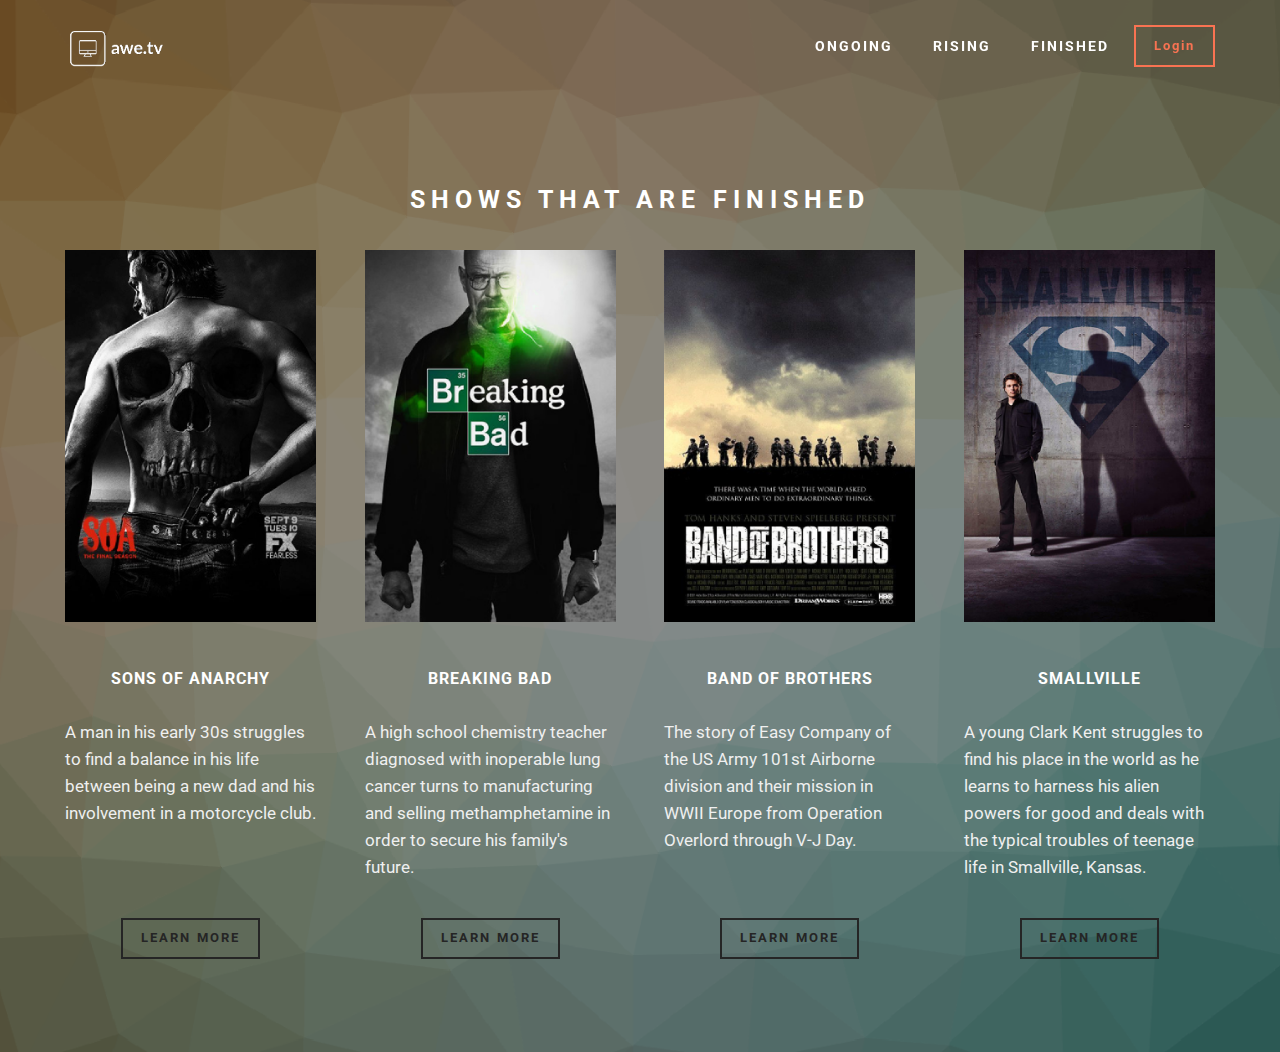
==== commit 3bfd4929: "create github pages" ====
--- a/finished.html
+++ b/finished.html
@@ -26,7 +26,7 @@
         <div class="container">
 
             <div class="navbar-brand">
-                <a href="index.html" class="navbar-logo"><img src="assets/images/149546067647422-336x128.png"></a>
+                <a href="index.html" class="navbar-logo"><img src="assets/images/image-307x128.png"></a>
                 <a class="text-white" href="https://mobirise.com"></a>
             </div>
 
@@ -34,7 +34,7 @@
                 <div class="hamburger-icon"></div>
             </button>
 
-            <ul class="nav-dropdown collapse pull-xs-right navbar-toggleable-sm nav navbar-nav" id="exCollapsingNavbar"><li class="nav-item"><a class="nav-link link" href="https://mobirise.com/" aria-expanded="false">ONGOING</a></li><li class="nav-item"><a class="nav-link link" href="https://mobirise.com/" aria-expanded="false">RISING</a></li><li class="nav-item"><a class="nav-link link" href="https://mobirise.com/" aria-expanded="false">FINISHED</a></li><li class="nav-item"><a class="nav-link link" href="https://mobirise.com/" aria-expanded="false">MERCHANDISE</a></li><li class="nav-item dropdown"><a class="nav-link link dropdown-toggle" data-toggle="dropdown-submenu" href="https://mobirise.com/" aria-expanded="false">HELP</a><div class="dropdown-menu"><a class="dropdown-item" href="http://forums.mobirise.com/">Forum</a><a class="dropdown-item" href="https://mobirise.com/">Tutorials</a><a class="dropdown-item" href="https://mobirise.com/">Contact us</a></div></li><li class="nav-item nav-btn"><a class="nav-link btn btn-danger-outline btn-danger" href="https://mobirise.com/">Login</a></li></ul>
+            <ul class="nav-dropdown collapse pull-xs-right navbar-toggleable-sm nav navbar-nav" id="exCollapsingNavbar"><li class="nav-item"><a class="nav-link link" href="https://mobirise.com/" aria-expanded="false">ONGOING</a></li><li class="nav-item"><a class="nav-link link" href="upcoming.html" aria-expanded="false">RISING</a></li><li class="nav-item"><a class="nav-link link" href="finished.html" aria-expanded="false">FINISHED</a></li><li class="nav-item nav-btn"><a class="nav-link btn btn-danger-outline btn-danger" href="https://mobirise.com/">Login</a></li></ul>
 
         </div>
 
@@ -42,8 +42,8 @@
 
 </section>
 
-<section class="engine"><a rel="external" href="https://mobirise.com">https://mobirise.com/</a></section><section class="mbr-section mbr-section--relative mbr-section--fixed-size mbr-background mbr-after-navbar" id="features1-a" style="background-image: url(assets/images/pattern-2000x1125.png);">
-    
+<section class="engine"><a rel="external" href="https://mobirise.com">mobirise.com</a></section><section class="mbr-section mbr-section--relative mbr-section--fixed-size mbr-background mbr-after-navbar" id="features1-a" style="background-image: url(assets/images/pattern-2000x1125.png);">
+    <div class="mbr-overlay" style="opacity: 0.5; background-color: rgb(34, 34, 34);"></div>
     <div class="mbr-section__container mbr-section__container--std-top-padding mbr-section__container--sm-bot-padding mbr-section-title container" style="padding-top: 93px;">
         <div class="mbr-header mbr-header--center mbr-header--wysiwyg row">
             <div class="col-sm-8 col-sm-offset-2">
--- a/assets/mobirise/css/mbr-additional.css
+++ b/assets/mobirise/css/mbr-additional.css
@@ -4,7 +4,7 @@
 #dropdown-menu-2 .nav .link,
 #dropdown-menu-2 .dropdown-item {
   font-size: 1em;
-  color: #2969b0;
+  color: #ffffff;
 }
 #dropdown-menu-2 .navbar,
 #dropdown-menu-2 .dropdown-menu {
@@ -16,7 +16,7 @@
   background: #292929;
 }
 #dropdown-menu-2 .navbar-toggler {
-  color: #2969b0;
+  color: #ffffff;
 }
 #slider-7 H1 {
   color: #efefef;
@@ -30,7 +30,7 @@
 #dropdown-menu-8 .nav .link,
 #dropdown-menu-8 .dropdown-item {
   font-size: 1em;
-  color: #2969b0;
+  color: #ffffff;
 }
 #dropdown-menu-8 .navbar,
 #dropdown-menu-8 .dropdown-menu {
@@ -42,7 +42,16 @@
   background: #292929;
 }
 #dropdown-menu-8 .navbar-toggler {
-  color: #2969b0;
+  color: #ffffff;
+}
+#features1-a P {
+  color: #efefef;
+}
+#features1-a .mbr-section__col .mbr-header__text {
+  color: #ffffff;
+}
+#features1-a .mbr-section-title .mbr-header__text {
+  color: #ffffff;
 }
 #dropdown-menu-b .hide-buttons [data-button] {
   display: none !important;
@@ -50,7 +59,7 @@
 #dropdown-menu-b .nav .link,
 #dropdown-menu-b .dropdown-item {
   font-size: 1em;
-  color: #2969b0;
+  color: #ffffff;
 }
 #dropdown-menu-b .navbar,
 #dropdown-menu-b .dropdown-menu {
@@ -62,11 +71,11 @@
   background: #292929;
 }
 #dropdown-menu-b .navbar-toggler {
-  color: #2969b0;
+  color: #ffffff;
 }
 #features1-c P {
-  color: #28324e;
+  color: #efefef;
 }
 #features1-c .mbr-section__col .mbr-header__text {
-  color: #000000;
+  color: #ffffff;
 }
